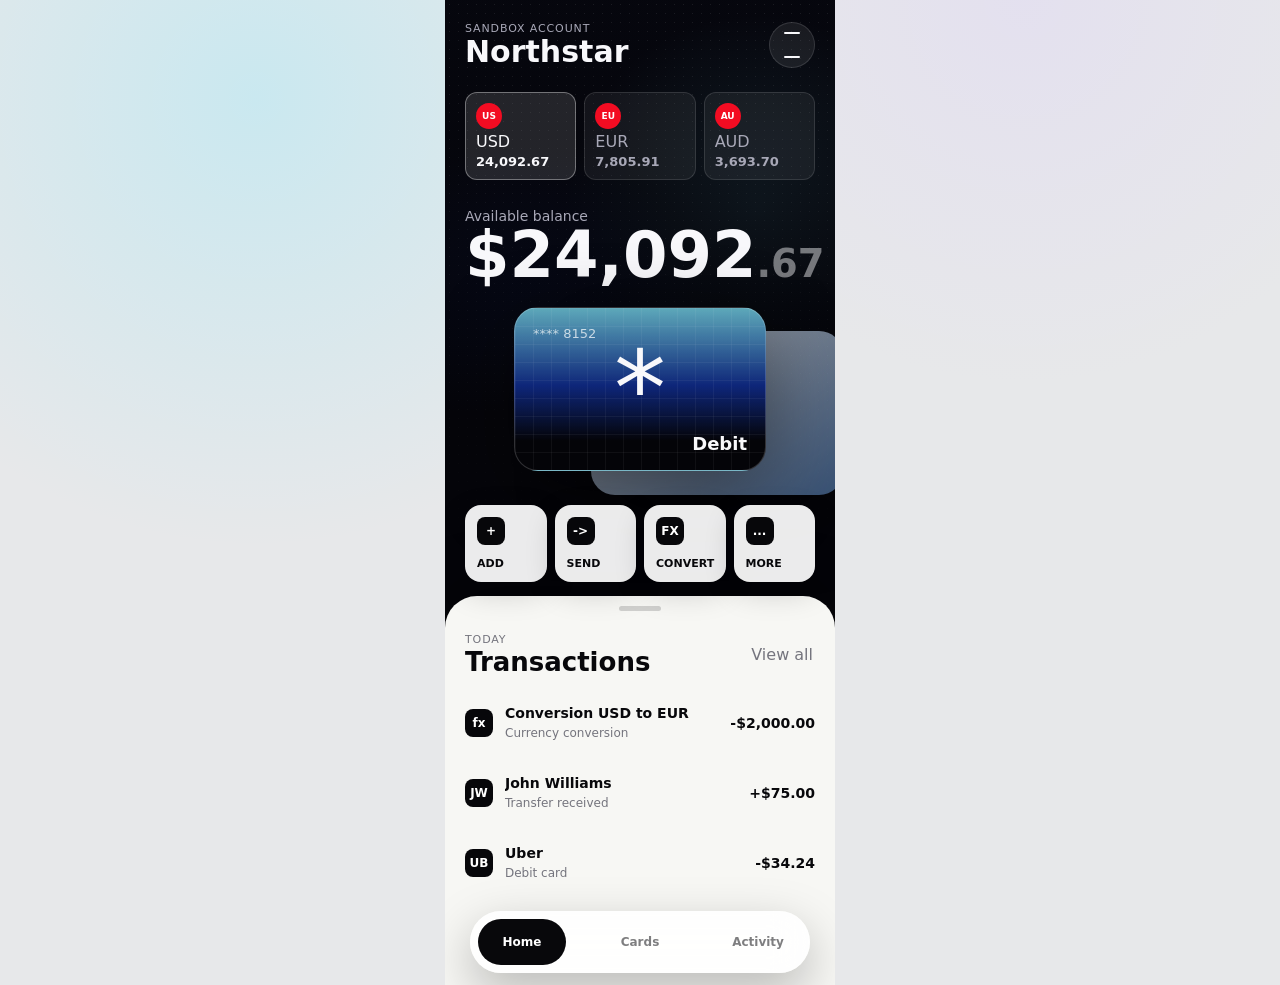
==== design-operating-stack/examples/mobile-kinetic-finance/index.html @ 48b3ae4e "feat: add anonymized design operating stack" ====
<!doctype html>
<html lang="en">
  <head>
    <meta charset="utf-8">
    <meta name="viewport" content="width=device-width, initial-scale=1">
    <title>Mobile Kinetic Finance Prototype</title>
    <link rel="stylesheet" href="./styles.css">
  </head>
  <body>
    <main class="screen" aria-label="Sandbox finance account">
      <section class="hero" aria-labelledby="balance-title">
        <header class="topbar">
          <div>
            <p class="eyebrow">Sandbox account</p>
            <h1 id="balance-title">Northstar</h1>
          </div>
          <button class="icon-button" aria-label="Open account settings">
            <span></span>
            <span></span>
          </button>
        </header>

        <div class="currency-strip" aria-label="Currency balances">
          <button class="currency is-active">
            <span class="flag">US</span>
            <span>USD</span>
            <strong>24,092.67</strong>
          </button>
          <button class="currency">
            <span class="flag">EU</span>
            <span>EUR</span>
            <strong>7,805.91</strong>
          </button>
          <button class="currency">
            <span class="flag">AU</span>
            <span>AUD</span>
            <strong>3,693.70</strong>
          </button>
        </div>

        <p class="balance-label">Available balance</p>
        <div class="balance" aria-label="Available balance 24092 dollars and 67 cents">
          <span>$24,092</span><small>.67</small>
        </div>

        <div class="wallet-stack" aria-label="Selected debit card">
          <article class="card card-back" aria-hidden="true"></article>
          <article class="card card-main">
            <div class="card-grid"></div>
            <div class="brand-mark" aria-hidden="true">*</div>
            <p>**** 8152</p>
            <strong>Debit</strong>
          </article>
        </div>
      </section>

      <section class="quick-actions" aria-label="Quick actions">
        <button>
          <span>+</span>
          Add
        </button>
        <button>
          <span>-></span>
          Send
        </button>
        <button>
          <span>fx</span>
          Convert
        </button>
        <button>
          <span>...</span>
          More
        </button>
      </section>

      <section class="sheet" aria-labelledby="transactions-title">
        <div class="sheet-handle" aria-hidden="true"></div>
        <div class="sheet-header">
          <div>
            <p class="eyebrow">Today</p>
            <h2 id="transactions-title">Transactions</h2>
          </div>
          <button class="text-button">View all</button>
        </div>

        <div class="transaction-list">
          <article class="transaction">
            <span class="tx-icon">fx</span>
            <div>
              <h3>Conversion USD to EUR</h3>
              <p>Currency conversion</p>
            </div>
            <strong>-$2,000.00</strong>
          </article>
          <article class="transaction">
            <span class="tx-icon">JW</span>
            <div>
              <h3>John Williams</h3>
              <p>Transfer received</p>
            </div>
            <strong>+$75.00</strong>
          </article>
          <article class="transaction">
            <span class="tx-icon">UB</span>
            <div>
              <h3>Uber</h3>
              <p>Debit card</p>
            </div>
            <strong>-$34.24</strong>
          </article>
        </div>
      </section>

      <nav class="bottom-bar" aria-label="Primary">
        <button class="is-active" aria-label="Home">
          <span></span>
          Home
        </button>
        <button aria-label="Cards">
          <span></span>
          Cards
        </button>
        <button aria-label="Activity">
          <span></span>
          Activity
        </button>
      </nav>
    </main>
  </body>
</html>
---- design-operating-stack/examples/mobile-kinetic-finance/styles.css ----
:root {
  --paper: #05050a;
  --ink: #f8f8fb;
  --muted: #a8a8b7;
  --hairline: rgba(255, 255, 255, 0.12);
  --panel: rgba(255, 255, 255, 0.08);
  --sheet: #f7f7f4;
  --sheet-ink: #08080b;
  --sheet-muted: #74747d;
  --accent: #d9c8ff;
  --accent-hot: #f30c22;
  --blue: #0b44ff;
  --cyan: #7ee9ff;
  --radius-lg: 28px;
  --radius-md: 18px;
  --radius-sm: 12px;
  font-family:
    Inter, ui-sans-serif, system-ui, -apple-system, BlinkMacSystemFont, "Segoe UI",
    sans-serif;
}

* {
  box-sizing: border-box;
}

html,
body {
  min-height: 100%;
}

body {
  margin: 0;
  background:
    radial-gradient(circle at 20% 10%, rgba(126, 233, 255, 0.28), transparent 28rem),
    radial-gradient(circle at 80% 0%, rgba(217, 200, 255, 0.24), transparent 24rem),
    #e7e8ea;
  color: var(--ink);
  display: grid;
  place-items: center;
  overflow-x: clip;
}

button {
  font: inherit;
}

.screen {
  width: 100vw;
  max-width: 390px;
  min-height: 100dvh;
  background:
    linear-gradient(180deg, rgba(6, 7, 15, 0.72), rgba(5, 5, 10, 1) 42%),
    radial-gradient(circle at 80% 21%, rgba(126, 233, 255, 0.46), transparent 12rem),
    radial-gradient(circle at 19% 36%, rgba(11, 68, 255, 0.52), transparent 13rem),
    var(--paper);
  position: relative;
  overflow: hidden;
  isolation: isolate;
}

.screen::before {
  content: "";
  position: absolute;
  inset: 0;
  pointer-events: none;
  opacity: 0.34;
  background-image: radial-gradient(rgba(255, 255, 255, 0.25) 0.7px, transparent 0.7px);
  background-size: 9px 9px;
  mask-image: linear-gradient(180deg, #000 0%, transparent 58%);
}

.hero {
  position: relative;
  z-index: 1;
  padding: max(22px, env(safe-area-inset-top)) 20px 0;
}

.topbar,
.sheet-header,
.transaction,
.bottom-bar {
  display: flex;
  align-items: center;
}

.topbar {
  justify-content: space-between;
  gap: 16px;
}

.eyebrow {
  margin: 0 0 4px;
  font-size: 11px;
  line-height: 1;
  color: var(--muted);
  text-transform: uppercase;
  letter-spacing: 0.08em;
}

h1,
h2,
h3,
p {
  margin: 0;
}

h1 {
  font-size: 30px;
  line-height: 0.95;
  letter-spacing: 0;
}

.icon-button {
  width: 46px;
  height: 46px;
  border: 1px solid var(--hairline);
  border-radius: 999px;
  background: rgba(255, 255, 255, 0.08);
  color: var(--ink);
  display: grid;
  place-items: center;
  gap: 4px;
  padding: 0;
}

.icon-button span {
  width: 16px;
  height: 2px;
  border-radius: 999px;
  background: currentColor;
  display: block;
}

.currency-strip {
  margin-top: 24px;
  display: grid;
  grid-template-columns: repeat(3, minmax(0, 1fr));
  gap: 8px;
}

.currency {
  min-height: 72px;
  border: 1px solid var(--hairline);
  border-radius: var(--radius-sm);
  background: rgba(255, 255, 255, 0.06);
  color: var(--muted);
  padding: 10px;
  text-align: left;
  display: grid;
  gap: 3px;
}

.currency.is-active {
  color: var(--ink);
  border-color: rgba(255, 255, 255, 0.36);
  background: rgba(255, 255, 255, 0.12);
}

.currency strong {
  color: inherit;
  font-size: 13px;
  font-variant-numeric: tabular-nums;
}

.flag {
  width: 26px;
  height: 26px;
  border-radius: 999px;
  display: grid;
  place-items: center;
  background: var(--accent-hot);
  color: white;
  font-size: 9px;
  font-weight: 800;
}

.balance-label {
  margin-top: 28px;
  color: var(--muted);
  font-size: 14px;
}

.balance {
  margin-top: 2px;
  display: flex;
  align-items: baseline;
  font-size: clamp(48px, 14vw, 64px);
  line-height: 0.92;
  letter-spacing: 0;
  font-weight: 680;
  font-variant-numeric: tabular-nums;
  white-space: nowrap;
}

.balance small {
  color: rgba(248, 248, 251, 0.46);
  font-size: 0.6em;
}

.wallet-stack {
  position: relative;
  height: 216px;
  margin-top: 22px;
}

.card {
  position: absolute;
  width: 252px;
  height: 164px;
  border-radius: 24px;
  overflow: hidden;
  box-shadow: 0 24px 80px rgba(0, 0, 0, 0.48);
}

.card-back {
  right: -28px;
  top: 24px;
  background: linear-gradient(145deg, rgba(255, 255, 255, 0.8), rgba(120, 180, 255, 0.55));
  opacity: 0.78;
}

.card-main {
  left: 50%;
  top: 0;
  transform: translateX(-50%);
  background:
    linear-gradient(180deg, rgba(126, 233, 255, 0.7), rgba(11, 68, 255, 0.42) 48%, #040408 82%),
    #101018;
  border: 1px solid rgba(255, 255, 255, 0.18);
  padding: 18px;
}

.card-grid {
  position: absolute;
  inset: 0;
  opacity: 0.24;
  background-image:
    linear-gradient(rgba(255, 255, 255, 0.22) 1px, transparent 1px),
    linear-gradient(90deg, rgba(255, 255, 255, 0.22) 1px, transparent 1px);
  background-size: 18px 18px;
}

.brand-mark {
  position: absolute;
  inset: 0;
  display: grid;
  place-items: center;
  font-size: 104px;
  line-height: 1;
  font-weight: 500;
}

.card-main p,
.card-main strong {
  position: relative;
  z-index: 1;
}

.card-main p {
  font-size: 13px;
  color: rgba(255, 255, 255, 0.72);
}

.card-main strong {
  position: absolute;
  right: 18px;
  bottom: 16px;
  font-size: 18px;
}

.quick-actions {
  position: relative;
  z-index: 2;
  margin: -18px 20px 0;
  display: grid;
  grid-template-columns: repeat(4, minmax(0, 1fr));
  gap: 8px;
}

.quick-actions button {
  min-height: 76px;
  border: 0;
  border-radius: 16px;
  background: rgba(255, 255, 255, 0.92);
  color: #08080b;
  font-size: 11px;
  font-weight: 800;
  text-transform: uppercase;
  display: grid;
  align-content: center;
  justify-items: start;
  gap: 12px;
  padding: 12px;
  box-shadow: 0 10px 30px rgba(0, 0, 0, 0.18);
}

.quick-actions span,
.tx-icon {
  width: 28px;
  height: 28px;
  border-radius: 8px;
  display: grid;
  place-items: center;
  background: #07070a;
  color: white;
  font-size: 12px;
  font-weight: 850;
}

.sheet {
  position: relative;
  z-index: 1;
  margin-top: 14px;
  min-height: 352px;
  border-radius: 32px 32px 0 0;
  background: var(--sheet);
  color: var(--sheet-ink);
  padding: 10px 20px 96px;
  box-shadow: 0 -18px 48px rgba(0, 0, 0, 0.32);
}

.sheet-handle {
  width: 42px;
  height: 5px;
  border-radius: 999px;
  background: rgba(8, 8, 11, 0.16);
  margin: 0 auto 22px;
}

.sheet-header {
  justify-content: space-between;
  gap: 16px;
}

.sheet .eyebrow {
  color: var(--sheet-muted);
}

h2 {
  font-size: 26px;
  line-height: 1;
}

.text-button {
  min-height: 44px;
  border: 0;
  background: transparent;
  color: var(--sheet-muted);
  padding: 0 2px;
}

.transaction-list {
  margin-top: 20px;
  display: grid;
  gap: 18px;
}

.transaction {
  gap: 12px;
  min-height: 52px;
}

.transaction div {
  min-width: 0;
  flex: 1;
}

.transaction h3 {
  font-size: 14px;
  line-height: 1.1;
  white-space: nowrap;
  overflow: hidden;
  text-overflow: ellipsis;
}

.transaction p {
  margin-top: 4px;
  color: var(--sheet-muted);
  font-size: 12px;
}

.transaction strong {
  font-size: 14px;
  font-variant-numeric: tabular-nums;
}

.bottom-bar {
  position: absolute;
  left: 50%;
  bottom: max(12px, env(safe-area-inset-bottom));
  z-index: 3;
  transform: translateX(-50%);
  width: min(340px, calc(100vw - 40px));
  min-height: 62px;
  border-radius: 999px;
  background: rgba(255, 255, 255, 0.88);
  color: #08080b;
  box-shadow: 0 18px 50px rgba(0, 0, 0, 0.26);
  backdrop-filter: blur(18px);
  padding: 8px;
  justify-content: space-between;
}

.bottom-bar button {
  min-width: 88px;
  min-height: 46px;
  border: 0;
  border-radius: 999px;
  background: transparent;
  color: rgba(8, 8, 11, 0.52);
  font-size: 12px;
  font-weight: 800;
}

.bottom-bar button.is-active {
  background: #08080b;
  color: white;
}

button {
  cursor: pointer;
  -webkit-tap-highlight-color: transparent;
}

button:focus-visible {
  outline: 3px solid var(--accent);
  outline-offset: 3px;
}

button:active {
  transform: translateY(1px) scale(0.99);
}

@media (max-width: 360px) {
  .hero {
    padding-inline: 14px;
  }

  .quick-actions {
    margin-inline: 14px;
  }

  .currency-strip {
    grid-template-columns: 1fr;
  }

  .currency {
    min-height: 56px;
  }

  .wallet-stack {
    height: 196px;
  }

  .card {
    width: 226px;
    height: 148px;
  }

  .bottom-bar button {
    min-width: 76px;
  }
}

@media (max-width: 600px) {
  body {
    justify-items: start;
  }
}
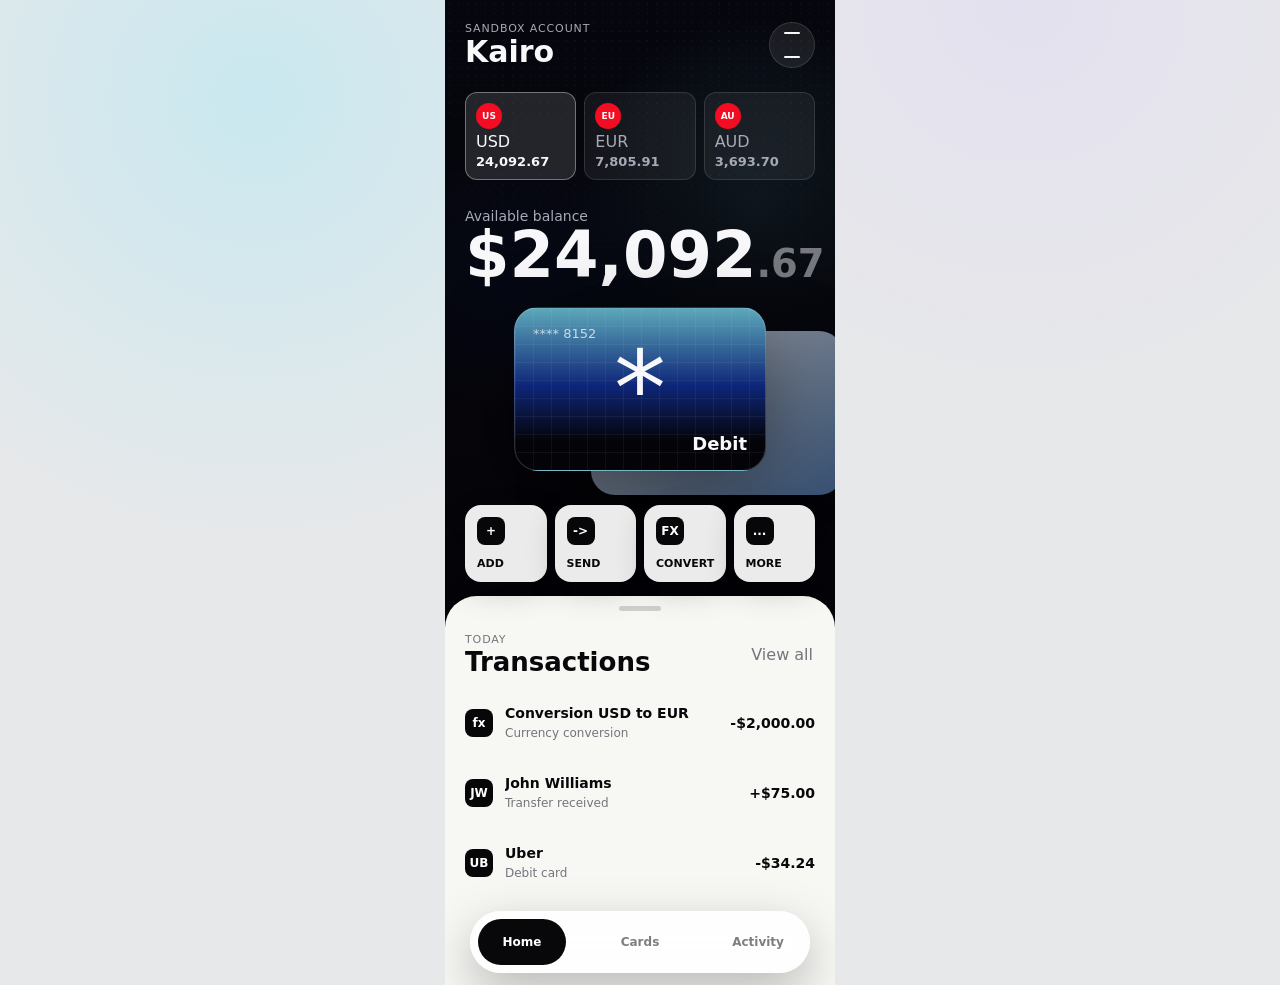
==== commit 335452d3: "feat: add taste scoring and v2 mobile mutations" ====
--- a/design-operating-stack/examples/mobile-kinetic-finance/index.html
+++ b/design-operating-stack/examples/mobile-kinetic-finance/index.html
@@ -12,7 +12,7 @@
         <header class="topbar">
           <div>
             <p class="eyebrow">Sandbox account</p>
-            <h1 id="balance-title">Northstar</h1>
+            <h1 id="balance-title">Kairo</h1>
           </div>
           <button class="icon-button" aria-label="Open account settings">
             <span></span>
